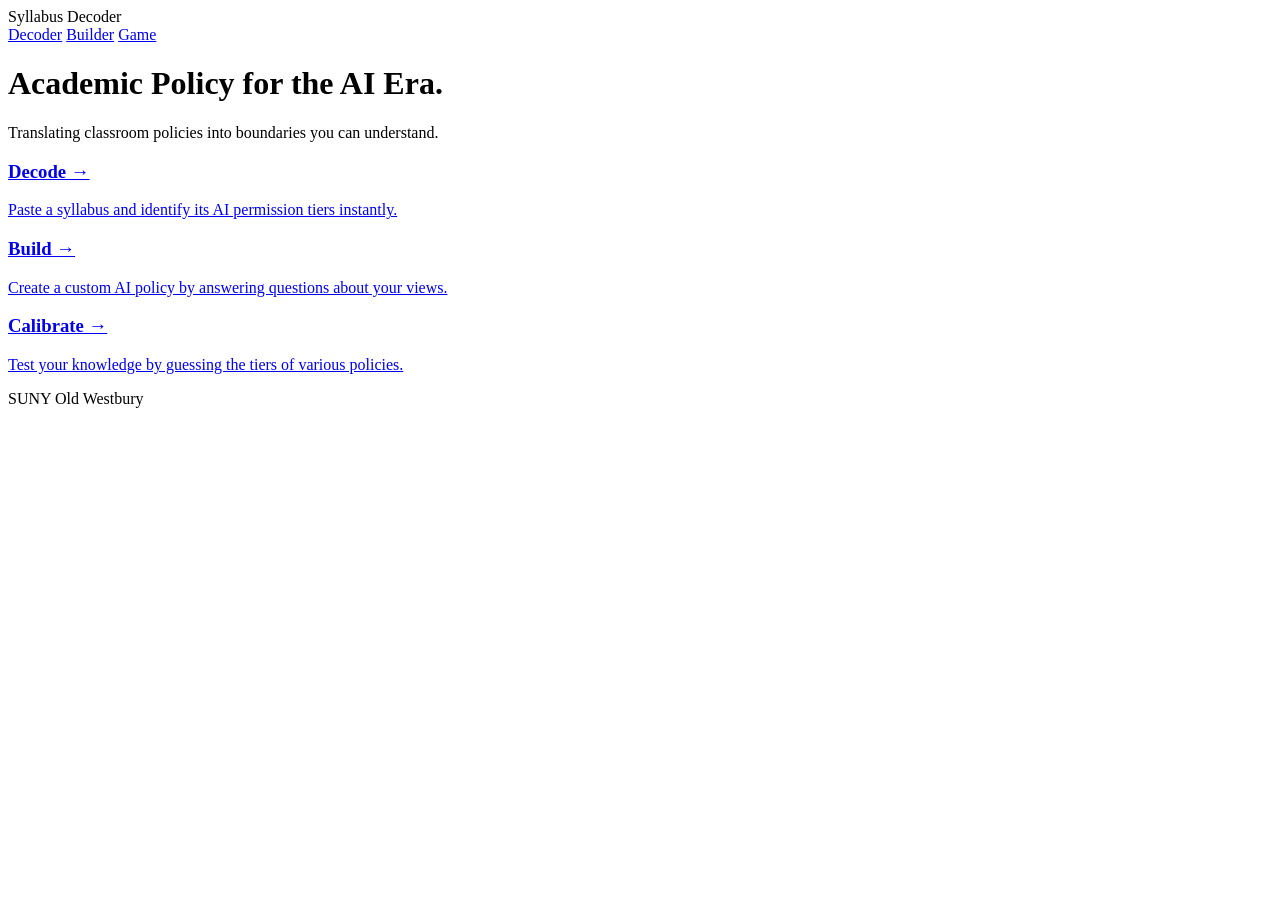
==== templates/index.html @ 063e84e2 "Create index.html for Syllabus Decoder homepage Initial HTML structure for the Syllabus Decoder home" ====
<!DOCTYPE html>
<html lang="en">
<head>
    <meta charset="UTF-8">
    <meta name="viewport" content="width=device-width, initial-scale=1.0">
    <title>Syllabus Decoder | Home</title>
    <link rel="stylesheet" href="style.css">
</head>
<body>

  <nav class="main-nav">
    <div class="logo">Syllabus Decoder</div>
    <div class="nav-links">
      <a href="decoder.html">Decoder</a>
      <a href="buildsyllabus.html">Builder</a>
      <a href="traininggame.html">Game</a>
    </div>
  </nav>

  <main class="hero-container">
    <h1>Academic Policy for the <span class="highlight">AI Era.</span></h1>
    <p class="subtitle">Translating classroom policies into boundaries you can understand.</p>

    <div class="card-grid">
      <a href="decoder.html" class="nav-card">
        <h3>Decode →</h3>
        <p>Paste a syllabus and identify its AI permission tiers instantly.</p>
      </a>

      <a href="buildsyllabus.html" class="nav-card">
        <h3>Build →</h3>
        <p>Create a custom AI policy by answering questions about your views.</p>
      </a>

      <a href="traininggame.html" class="nav-card">
        <h3>Calibrate →</h3>
        <p>Test your knowledge by guessing the tiers of various policies.</p>
      </a>
    </div>
  </main>

  <footer>
    SUNY Old Westbury
  </footer>

</body>
</html>
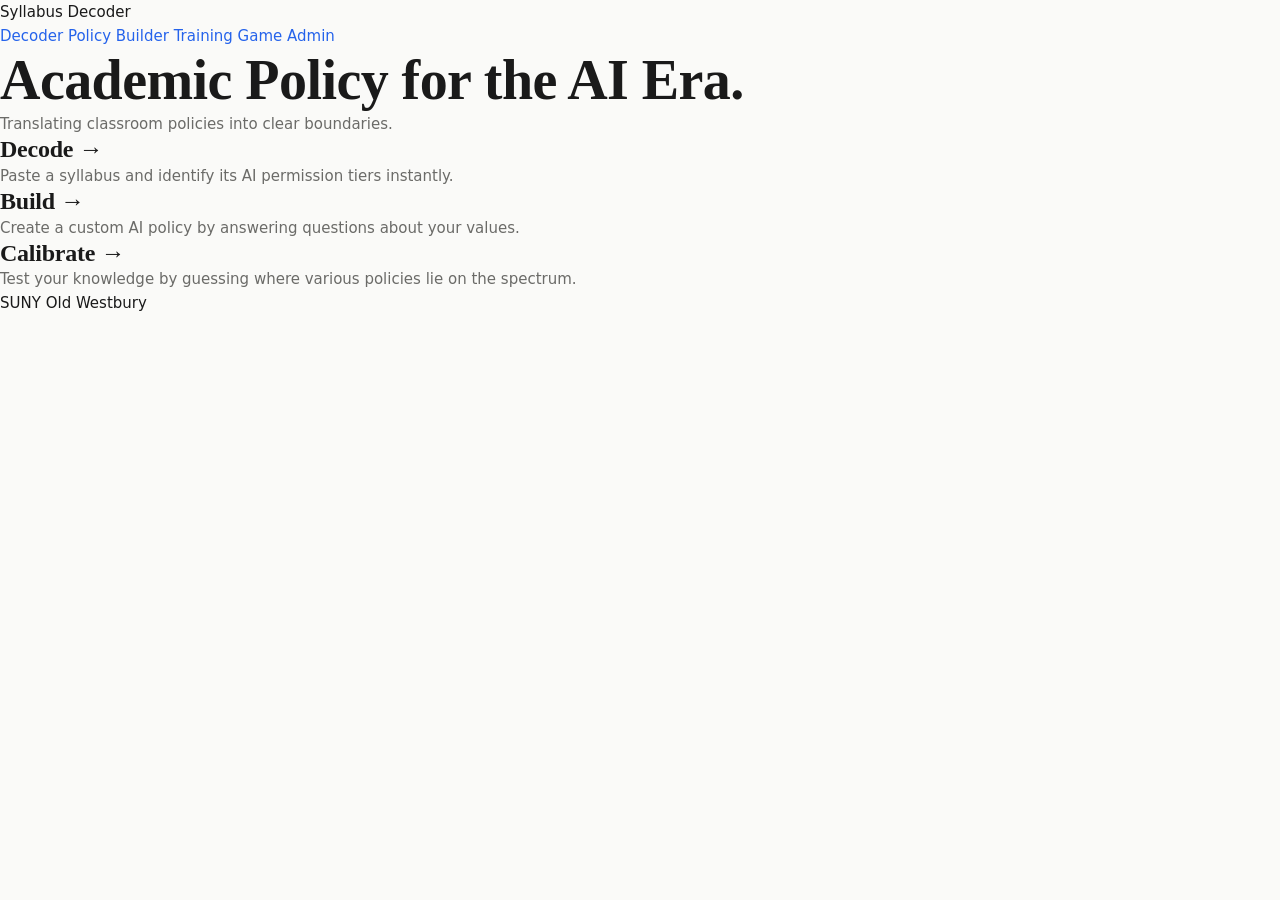
==== commit 49ac2c3c: "Refactor index.html for link paths and text updates Updated links to use absolute paths and improved" ====
--- a/templates/index.html
+++ b/templates/index.html
@@ -4,37 +4,38 @@
     <meta charset="UTF-8">
     <meta name="viewport" content="width=device-width, initial-scale=1.0">
     <title>Syllabus Decoder | Home</title>
-    <link rel="stylesheet" href="style.css">
+    <link rel="stylesheet" href="/static/style.css">
 </head>
 <body>
 
   <nav class="main-nav">
     <div class="logo">Syllabus Decoder</div>
     <div class="nav-links">
-      <a href="decoder.html">Decoder</a>
-      <a href="buildsyllabus.html">Builder</a>
-      <a href="traininggame.html">Game</a>
+      <a href="/decoder">Decoder</a>
+      <a href="/buildsyllabus">Policy Builder</a>
+      <a href="/traininggame">Training Game</a>
+      <a href="/admin">Admin</a>
     </div>
   </nav>
 
   <main class="hero-container">
     <h1>Academic Policy for the <span class="highlight">AI Era.</span></h1>
-    <p class="subtitle">Translating classroom policies into boundaries you can understand.</p>
+    <p class="subtitle">Translating classroom policies into clear boundaries.</p>
 
     <div class="card-grid">
-      <a href="decoder.html" class="nav-card">
+      <a href="/decoder" class="nav-card">
         <h3>Decode →</h3>
         <p>Paste a syllabus and identify its AI permission tiers instantly.</p>
       </a>
 
-      <a href="buildsyllabus.html" class="nav-card">
+      <a href="/buildsyllabus" class="nav-card">
         <h3>Build →</h3>
-        <p>Create a custom AI policy by answering questions about your views.</p>
+        <p>Create a custom AI policy by answering questions about your values.</p>
       </a>
 
-      <a href="traininggame.html" class="nav-card">
+      <a href="/traininggame" class="nav-card">
         <h3>Calibrate →</h3>
-        <p>Test your knowledge by guessing the tiers of various policies.</p>
+        <p>Test your knowledge by guessing where various policies lie on the spectrum.</p>
       </a>
     </div>
   </main>
--- a/static/style.css
+++ b/static/style.css
@@ -0,0 +1,750 @@
+
+
+@import url('https://fonts.googleapis.com/css2?family=DM+Sans:ital,opsz,wght@0,9..40,300;0,9..40,400;0,9..40,500;0,9..40,600;0,9..40,700;1,9..40,400&family=DM+Serif+Display:ital@0;1&display=swap');
+
+
+
+:root {
+  /* color palette */
+  --canvas:       #FAFAF8;
+  --surface:      #FFFFFF;
+  --surface-2:    #F4F4F1;
+  --surface-3:    #EBEBЕ8;
+
+  --ink:          #1A1A1A;
+  --ink-2:        #3D3D3A;
+  --ink-3:        #6B6B68;
+  --ink-4:        #9E9E9B;
+  --ink-5:        #C8C8C5;
+
+  --blue:         #2563EB;
+  --blue-hover:   #1D4ED8;
+  --blue-light:   #EFF6FF;
+  --blue-mid:     #BFDBFE;
+
+  --amber:        #D97706;
+  --amber-light:  #FFFBEB;
+  --amber-mid:    #FDE68A;
+
+  --green:        #059669;
+  --green-light:  #ECFDF5;
+
+  --red:          #DC2626;
+  --red-light:    #FEF2F2;
+
+  --border:       #E5E5E2;
+  --border-2:     #D0D0CD;
+
+  /* typography */
+  --font-body:    'DM Sans', system-ui, sans-serif;
+  --font-display: 'DM Serif Display', Georgia, serif;
+
+  /* space scale */
+  --space-1:  4px;
+  --space-2:  8px;
+  --space-3:  12px;
+  --space-4:  16px;
+  --space-5:  20px;
+  --space-6:  24px;
+  --space-8:  32px;
+  --space-10: 40px;
+  --space-12: 48px;
+  --space-16: 64px;
+
+
+  --r-sm:   6px;
+  --r-md:   10px;
+  --r-lg:   16px;
+  --r-xl:   24px;
+  --r-2xl:  32px;
+  --r-full: 9999px;
+
+
+  --shadow-sm:  0 1px 3px rgba(0,0,0,0.06), 0 1px 2px rgba(0,0,0,0.04);
+  --shadow-md:  0 4px 12px rgba(0,0,0,0.08), 0 2px 4px rgba(0,0,0,0.04);
+  --shadow-lg:  0 12px 32px rgba(0,0,0,0.10), 0 4px 8px rgba(0,0,0,0.05);
+  --shadow-blue: 0 8px 24px rgba(37,99,235,0.18);
+
+  /* transitions */
+  --ease: cubic-bezier(0.16, 1, 0.3, 1);
+  --t-fast:   150ms;
+  --t-mid:    250ms;
+  --t-slow:   400ms;
+}
+
+
+
+*, *::before, *::after {
+  box-sizing: border-box;
+  margin: 0;
+  padding: 0;
+}
+
+html {
+  scroll-behavior: smooth;
+  -webkit-text-size-adjust: 100%;
+}
+
+body {
+  font-family: var(--font-body);
+  font-size: 15px;
+  line-height: 1.6;
+  color: var(--ink);
+  background-color: var(--canvas);
+  -webkit-font-smoothing: antialiased;
+  -moz-osx-font-smoothing: grayscale;
+}
+
+/* fonts/typography */
+
+h1, h2, h3, h4 {
+  font-family: var(--font-display);
+  line-height: 1.15;
+  color: var(--ink);
+  letter-spacing: -0.01em;
+}
+
+h1 { font-size: clamp(2rem, 5vw, 3.5rem); }
+h2 { font-size: clamp(1.5rem, 3vw, 2.25rem); }
+h3 { font-size: clamp(1.2rem, 2vw, 1.5rem); }
+h4 { font-size: 1.1rem; }
+
+/* Accentinside headings */
+h1 .accent, h2 .accent, h3 .accent {
+  color: var(--blue);
+  font-style: italic;
+}
+
+p {
+  color: var(--ink-3);
+  max-width: 68ch;
+}
+
+a {
+  color: var(--blue);
+  text-decoration: none;
+  transition: color var(--t-fast) var(--ease);
+}
+a:hover { color: var(--blue-hover); }
+
+/* layots */
+
+.container {
+  width: 100%;
+  max-width: 1120px;
+  margin-left: auto;
+  margin-right: auto;
+  padding-left: var(--space-6);
+  padding-right: var(--space-6);
+}
+
+.container--narrow {
+  max-width: 720px;
+  margin-left: auto;
+  margin-right: auto;
+  padding-left: var(--space-6);
+  padding-right: var(--space-6);
+}
+
+.grid-2 {
+  display: grid;
+  grid-template-columns: 1fr 1fr;
+  gap: var(--space-8);
+}
+
+.grid-3 {
+  display: grid;
+  grid-template-columns: repeat(3, 1fr);
+  gap: var(--space-6);
+}
+
+@media (max-width: 900px) {
+  .grid-2 { grid-template-columns: 1fr; }
+  .grid-3 { grid-template-columns: 1fr 1fr; }
+}
+@media (max-width: 600px) {
+  .grid-3 { grid-template-columns: 1fr; }
+}
+
+/* navigation */
+
+.nav {
+  display: flex;
+  justify-content: space-between;
+  align-items: center;
+  padding: var(--space-5) var(--space-10);
+  background: rgba(250, 250, 248, 0.90);
+  backdrop-filter: blur(12px);
+  -webkit-backdrop-filter: blur(12px);
+  border-bottom: 1px solid var(--border);
+  position: sticky;
+  top: 0;
+  z-index: 100;
+}
+
+.nav__brand {
+  font-family: var(--font-display);
+  font-size: 1.3rem;
+  color: var(--blue);
+  font-weight: 400;
+  letter-spacing: -0.02em;
+  text-decoration: none;
+}
+
+.nav__links {
+  display: flex;
+  gap: var(--space-8);
+  list-style: none;
+  align-items: center;
+}
+
+.nav__links a {
+  font-size: 0.85rem;
+  font-weight: 500;
+  color: var(--ink-3);
+  text-decoration: none;
+  padding-bottom: 2px;
+  border-bottom: 2px solid transparent;
+  transition: color var(--t-fast), border-color var(--t-fast);
+}
+
+.nav__links a:hover {
+  color: var(--ink);
+}
+
+.nav__links a.active {
+  color: var(--blue);
+  border-bottom-color: var(--blue);
+}
+
+/* pg header */
+
+.page-header {
+  background: var(--surface-2);
+  border-bottom: 1px solid var(--border);
+  padding: var(--space-12) 0;
+}
+
+.page-header__eyebrow {
+  display: inline-flex;
+  align-items: center;
+  gap: var(--space-2);
+  font-size: 0.7rem;
+  font-weight: 700;
+  letter-spacing: 0.12em;
+  text-transform: uppercase;
+  color: var(--blue);
+  margin-bottom: var(--space-3);
+}
+
+.page-header h1 { margin-bottom: var(--space-2); }
+.page-header p  { font-size: 1.05rem; }
+
+/* ── Cards ─────────────────────────────────────────────────── */
+
+.card {
+  background: var(--surface);
+  border: 1px solid var(--border);
+  border-radius: var(--r-xl);
+  padding: var(--space-8);
+  box-shadow: var(--shadow-sm);
+  transition: box-shadow var(--t-mid) var(--ease), transform var(--t-mid) var(--ease);
+}
+
+.card:hover {
+  box-shadow: var(--shadow-md);
+  transform: translateY(-2px);
+}
+
+.card--flat { box-shadow: none; }
+.card--flat:hover { box-shadow: var(--shadow-sm); transform: none; }
+
+.card--bordered {
+  border: 1.5px solid var(--border-2);
+}
+
+.card--blue-top {
+  border-top: 3px solid var(--blue);
+}
+
+/* BUTTONS */
+
+.btn {
+  display: inline-flex;
+  align-items: center;
+  justify-content: center;
+  gap: var(--space-2);
+  font-family: var(--font-body);
+  font-size: 0.875rem;
+  font-weight: 600;
+  line-height: 1;
+  padding: 12px 24px;
+  border-radius: var(--r-lg);
+  border: none;
+  cursor: pointer;
+  text-decoration: none;
+  transition:
+    background var(--t-fast) var(--ease),
+    color var(--t-fast) var(--ease),
+    box-shadow var(--t-fast) var(--ease),
+    transform var(--t-fast) var(--ease);
+  white-space: nowrap;
+}
+
+.btn:active { transform: scale(0.98); }
+
+.btn--primary {
+  background: var(--blue);
+  color: #fff;
+  box-shadow: var(--shadow-blue);
+}
+.btn--primary:hover {
+  background: var(--blue-hover);
+  color: #fff;
+  box-shadow: 0 12px 32px rgba(37,99,235,0.25);
+}
+
+.btn--outline {
+  background: transparent;
+  color: var(--blue);
+  border: 2px solid var(--blue);
+}
+.btn--outline:hover {
+  background: var(--blue-light);
+  color: var(--blue-hover);
+}
+
+.btn--ghost {
+  background: transparent;
+  color: var(--ink-3);
+  border: 1.5px solid var(--border-2);
+}
+.btn--ghost:hover {
+  background: var(--surface-2);
+  color: var(--ink);
+}
+
+.btn--dark {
+  background: var(--ink);
+  color: #fff;
+}
+.btn--dark:hover { background: var(--ink-2); color: #fff; }
+
+.btn--sm { padding: 8px 16px; font-size: 0.8rem; border-radius: var(--r-md); }
+.btn--lg { padding: 16px 32px; font-size: 1rem; border-radius: var(--r-xl); }
+.btn--full { width: 100%; }
+
+.btn:disabled {
+  opacity: 0.5;
+  cursor: not-allowed;
+  transform: none;
+}
+
+/* form elements */
+
+.form-group {
+  display: flex;
+  flex-direction: column;
+  gap: var(--space-2);
+}
+
+.form-label {
+  font-size: 0.7rem;
+  font-weight: 700;
+  letter-spacing: 0.1em;
+  text-transform: uppercase;
+  color: var(--ink-4);
+}
+
+.form-input,
+.form-textarea,
+.form-select {
+  font-family: var(--font-body);
+  font-size: 0.9rem;
+  color: var(--ink);
+  background: var(--surface-2);
+  border: 1.5px solid var(--border);
+  border-radius: var(--r-lg);
+  padding: 12px 16px;
+  width: 100%;
+  outline: none;
+  transition:
+    border-color var(--t-fast) var(--ease),
+    box-shadow var(--t-fast) var(--ease),
+    background var(--t-fast) var(--ease);
+  appearance: none;
+}
+
+.form-input:focus,
+.form-textarea:focus,
+.form-select:focus {
+  border-color: var(--blue);
+  background: var(--surface);
+  box-shadow: 0 0 0 3px rgba(37,99,235,0.12);
+}
+
+.form-input::placeholder,
+.form-textarea::placeholder {
+  color: var(--ink-5);
+}
+
+.form-textarea {
+  resize: vertical;
+  min-height: 140px;
+  line-height: 1.6;
+}
+
+.form-select {
+  background-image: url("data:image/svg+xml,%3Csvg xmlns='http://www.w3.org/2000/svg' width='16' height='16' viewBox='0 0 24 24' fill='none' stroke='%236B6B68' stroke-width='2'%3E%3Cpath d='M6 9l6 6 6-6'/%3E%3C/svg%3E");
+  background-repeat: no-repeat;
+  background-position: right 12px center;
+  padding-right: 40px;
+  cursor: pointer;
+}
+
+/* tier badges */
+
+.badge {
+  display: inline-flex;
+  align-items: center;
+  font-size: 0.65rem;
+  font-weight: 800;
+  letter-spacing: 0.08em;
+  text-transform: uppercase;
+  padding: 3px 8px;
+  border-radius: var(--r-md);
+}
+
+.badge--blue   { background: var(--blue-light);  color: var(--blue); }
+.badge--green  { background: var(--green-light);  color: var(--green); }
+.badge--amber  { background: var(--amber-light);  color: var(--amber); }
+.badge--red    { background: var(--red-light);    color: var(--red); }
+.badge--ghost  { background: var(--surface-2);    color: var(--ink-3); border: 1px solid var(--border); }
+
+/* Tier-specific colors */
+.tier-T0 { background: #FEF2F2; color: #991B1B; }
+.tier-T1 { background: #FFF7ED; color: #9A3412; }
+.tier-T2 { background: var(--surface-2); color: var(--ink-3); }
+.tier-T3 { background: #EFF6FF; color: #1D4ED8; }
+.tier-T4 { background: #F0FDF4; color: #166534; }
+.tier-T5 { background: #F5F3FF; color: #5B21B6; }
+
+/* stat indiscators */
+
+.status {
+  display: inline-flex;
+  align-items: center;
+  gap: 6px;
+  font-size: 0.8rem;
+  font-weight: 500;
+}
+
+.status::before {
+  content: '';
+  display: inline-block;
+  width: 7px;
+  height: 7px;
+  border-radius: 50%;
+}
+
+.status--verified { color: var(--green); }
+.status--verified::before { background: var(--green); }
+
+.status--pending { color: var(--amber); }
+.status--pending::before { background: var(--amber); }
+
+.status--flagged { color: var(--red); }
+.status--flagged::before { background: var(--red); }
+
+/* ── Alert / Message Boxes ─────────────────────────────────── */
+
+.alert {
+  display: flex;
+  align-items: flex-start;
+  gap: var(--space-3);
+  padding: var(--space-4) var(--space-5);
+  border-radius: var(--r-lg);
+  font-size: 0.875rem;
+  line-height: 1.5;
+}
+
+.alert--error   { background: var(--red-light);   color: #991B1B; border: 1px solid #FECACA; }
+.alert--warning { background: var(--amber-light);  color: #92400E; border: 1px solid var(--amber-mid); }
+.alert--success { background: var(--green-light);  color: #064E3B; border: 1px solid #A7F3D0; }
+.alert--info    { background: var(--blue-light);   color: #1E40AF; border: 1px solid var(--blue-mid); }
+
+/* tables */
+
+.table-wrap {
+  width: 100%;
+  overflow-x: auto;
+  border-radius: var(--r-xl);
+  border: 1px solid var(--border);
+  box-shadow: var(--shadow-sm);
+}
+
+table {
+  width: 100%;
+  border-collapse: collapse;
+  font-size: 0.875rem;
+  background: var(--surface);
+}
+
+thead {
+  background: var(--surface-2);
+  border-bottom: 1px solid var(--border);
+}
+
+thead th {
+  font-size: 0.65rem;
+  font-weight: 700;
+  letter-spacing: 0.1em;
+  text-transform: uppercase;
+  color: var(--ink-4);
+  padding: 14px 20px;
+  text-align: left;
+  white-space: nowrap;
+}
+
+tbody tr {
+  border-bottom: 1px solid var(--surface-2);
+  transition: background var(--t-fast);
+}
+tbody tr:last-child { border-bottom: none; }
+tbody tr:hover { background: var(--surface-2); }
+
+tbody td {
+  padding: 14px 20px;
+  color: var(--ink-2);
+  vertical-align: middle;
+}
+
+.td-mono {
+  font-family: 'SF Mono', 'Fira Code', monospace;
+  font-size: 0.8rem;
+  color: var(--ink-4);
+}
+
+/* Progress Bar */
+
+.progress-bar {
+  width: 100%;
+  height: 4px;
+  background: var(--surface-3);
+  border-radius: var(--r-full);
+  overflow: hidden;
+}
+
+.progress-bar__fill {
+  height: 100%;
+  background: var(--blue);
+  border-radius: var(--r-full);
+  transition: width var(--t-slow) var(--ease);
+}
+
+.progress-meta {
+  display: flex;
+  justify-content: space-between;
+  align-items: center;
+  font-size: 0.7rem;
+  font-weight: 600;
+  letter-spacing: 0.1em;
+  text-transform: uppercase;
+  color: var(--ink-4);
+  margin-bottom: var(--space-2);
+}
+
+/* */
+
+.option-card {
+  display: flex;
+  align-items: flex-start;
+  gap: var(--space-4);
+  padding: var(--space-5);
+  border: 1.5px solid var(--border);
+  border-radius: var(--r-lg);
+  cursor: pointer;
+  transition:
+    border-color var(--t-fast) var(--ease),
+    background var(--t-fast) var(--ease),
+    box-shadow var(--t-fast) var(--ease);
+}
+
+.option-card:hover {
+  border-color: var(--blue-mid);
+  background: var(--blue-light);
+}
+
+.option-card input[type="radio"] {
+  width: 18px;
+  height: 18px;
+  margin-top: 1px;
+  accent-color: var(--blue);
+  flex-shrink: 0;
+  cursor: pointer;
+}
+
+.option-card:has(input:checked) {
+  border-color: var(--blue);
+  background: var(--blue-light);
+  box-shadow: 0 0 0 3px rgba(37,99,235,0.10);
+}
+
+.option-card__title {
+  font-size: 0.9rem;
+  font-weight: 600;
+  color: var(--ink);
+  margin-bottom: 2px;
+}
+
+.option-card__desc {
+  font-size: 0.8rem;
+  color: var(--ink-3);
+  line-height: 1.5;
+}
+
+/* Stat Tiles  */
+
+.stat-tile {
+  background: var(--surface);
+  border: 1px solid var(--border);
+  border-radius: var(--r-lg);
+  padding: var(--space-5);
+  text-align: center;
+  box-shadow: var(--shadow-sm);
+}
+
+.stat-tile__label {
+  font-size: 0.65rem;
+  font-weight: 700;
+  letter-spacing: 0.12em;
+  text-transform: uppercase;
+  color: var(--ink-4);
+  margin-bottom: var(--space-1);
+}
+
+.stat-tile__value {
+  font-family: var(--font-display);
+  font-size: 2.5rem;
+  color: var(--ink-5);
+  line-height: 1;
+}
+
+.stat-tile__value.filled {
+  color: var(--blue);
+}
+
+.stat-tile__sub {
+  font-size: 0.7rem;
+  color: var(--ink-4);
+  margin-top: var(--space-1);
+}
+
+
+
+@keyframes spin {
+  to { transform: rotate(360deg); }
+}
+.spinner {
+  display: inline-block;
+  width: 18px;
+  height: 18px;
+  border: 2px solid rgba(255,255,255,0.3);
+  border-top-color: #fff;
+  border-radius: 50%;
+  animation: spin 0.7s linear infinite;
+  flex-shrink: 0;
+}
+.spinner--blue {
+  border-color: var(--blue-mid);
+  border-top-color: var(--blue);
+}
+
+/* Page Animations */
+
+@keyframes fadeUp {
+  from { opacity: 0; transform: translateY(16px); }
+  to   { opacity: 1; transform: translateY(0); }
+}
+
+.fade-up {
+  animation: fadeUp var(--t-slow) var(--ease) both;
+}
+
+.fade-up--1 { animation-delay: 80ms; }
+.fade-up--2 { animation-delay: 160ms; }
+.fade-up--3 { animation-delay: 240ms; }
+.fade-up--4 { animation-delay: 320ms; }
+
+/* ── Footer ────────────────────────────────────────────────── */
+
+.footer {
+  text-align: center;
+  padding: var(--space-12) var(--space-6);
+  border-top: 1px solid var(--border);
+  color: var(--ink-5);
+  font-size: 0.7rem;
+  letter-spacing: 0.1em;
+  text-transform: uppercase;
+}
+
+
+
+.hidden  { display: none !important; }
+.sr-only { position: absolute; width: 1px; height: 1px; overflow: hidden; clip: rect(0,0,0,0); }
+
+.text-center { text-align: center; }
+.text-right  { text-align: right; }
+
+.text-blue   { color: var(--blue); }
+.text-muted  { color: var(--ink-4); }
+.text-sm     { font-size: 0.875rem; }
+.text-xs     { font-size: 0.75rem; }
+
+.font-display { font-family: var(--font-display); }
+.font-mono    { font-family: 'SF Mono', 'Fira Code', monospace; }
+
+.mt-2  { margin-top: var(--space-2); }
+.mt-4  { margin-top: var(--space-4); }
+.mt-6  { margin-top: var(--space-6); }
+.mt-8  { margin-top: var(--space-8); }
+.mt-12 { margin-top: var(--space-12); }
+
+.mb-2  { margin-bottom: var(--space-2); }
+.mb-4  { margin-bottom: var(--space-4); }
+.mb-6  { margin-bottom: var(--space-6); }
+.mb-8  { margin-bottom: var(--space-8); }
+
+.gap-4 { gap: var(--space-4); }
+.gap-6 { gap: var(--space-6); }
+
+.flex         { display: flex; }
+.flex-col     { flex-direction: column; }
+.items-center { align-items: center; }
+.justify-between { justify-content: space-between; }
+.flex-wrap    { flex-wrap: wrap; }
+
+.w-full { width: 100%; }
+
+
+::-webkit-scrollbar       { width: 6px; height: 6px; }
+::-webkit-scrollbar-track { background: transparent; }
+::-webkit-scrollbar-thumb { background: var(--border-2); border-radius: 99px; }
+::-webkit-scrollbar-thumb:hover { background: var(--ink-4); }
+
+@media (max-width: 768px) {
+  .nav {
+    padding: var(--space-4) var(--space-6);
+  }
+  .nav__links {
+    display: none;  /* add a hamburger menu */
+  }
+  .page-header {
+    padding: var(--space-8) 0;
+  }
+}
+
+@media (max-width: 480px) {
+  body { font-size: 14px; }
+  .btn--lg { padding: 13px 24px; }
+}
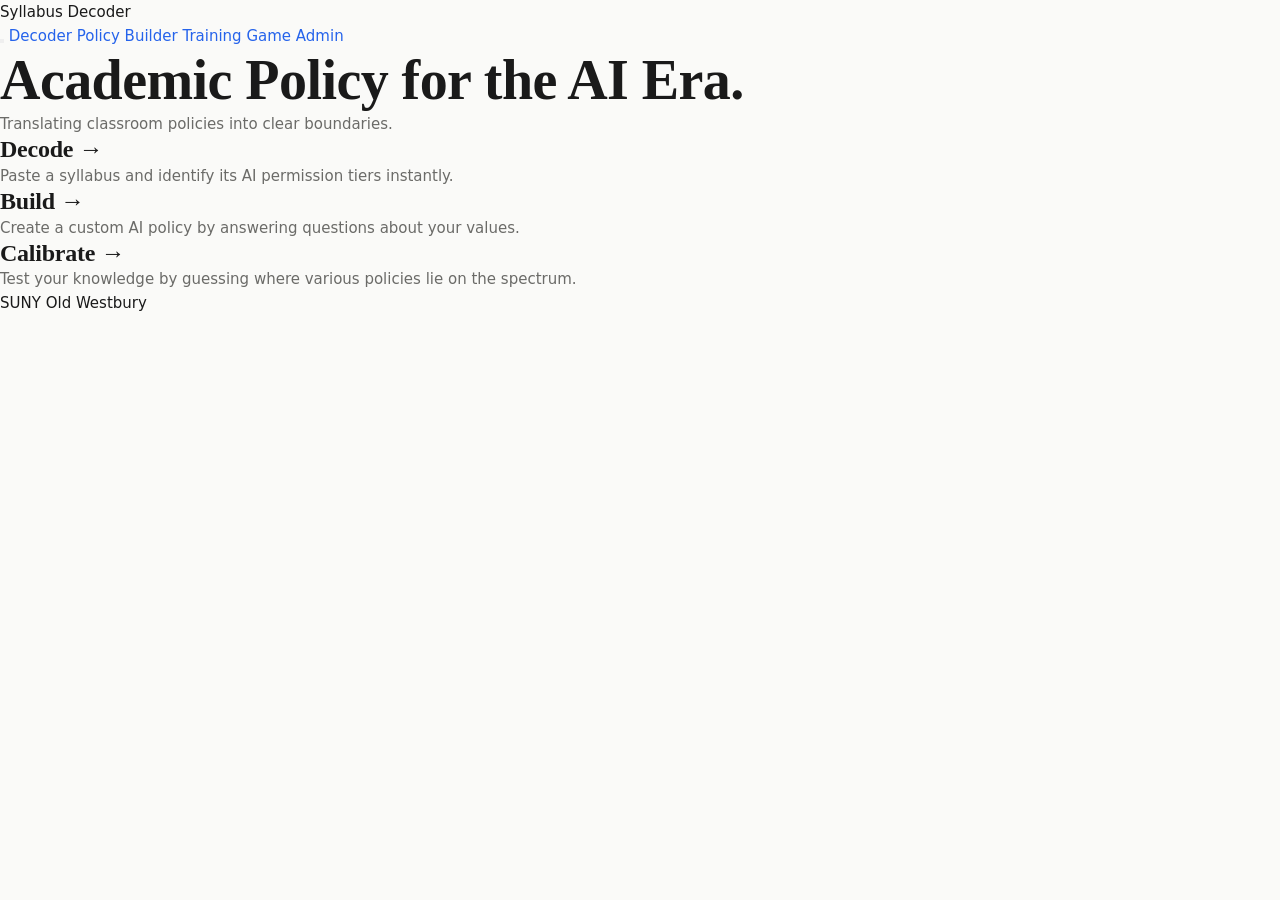
==== commit 7ad9b5f9: "Update index.html" ====
--- a/templates/index.html
+++ b/templates/index.html
@@ -10,7 +10,11 @@
 
   <nav class="main-nav">
     <div class="logo">Syllabus Decoder</div>
-    <div class="nav-links">
+    <button class="hamburger" id="hamburger-btn" aria-label="Toggle menu">
+      <span></span>
+      <span></span>
+      <span></span>
+    </button>
       <a href="/decoder">Decoder</a>
       <a href="/buildsyllabus">Policy Builder</a>
       <a href="/traininggame">Training Game</a>
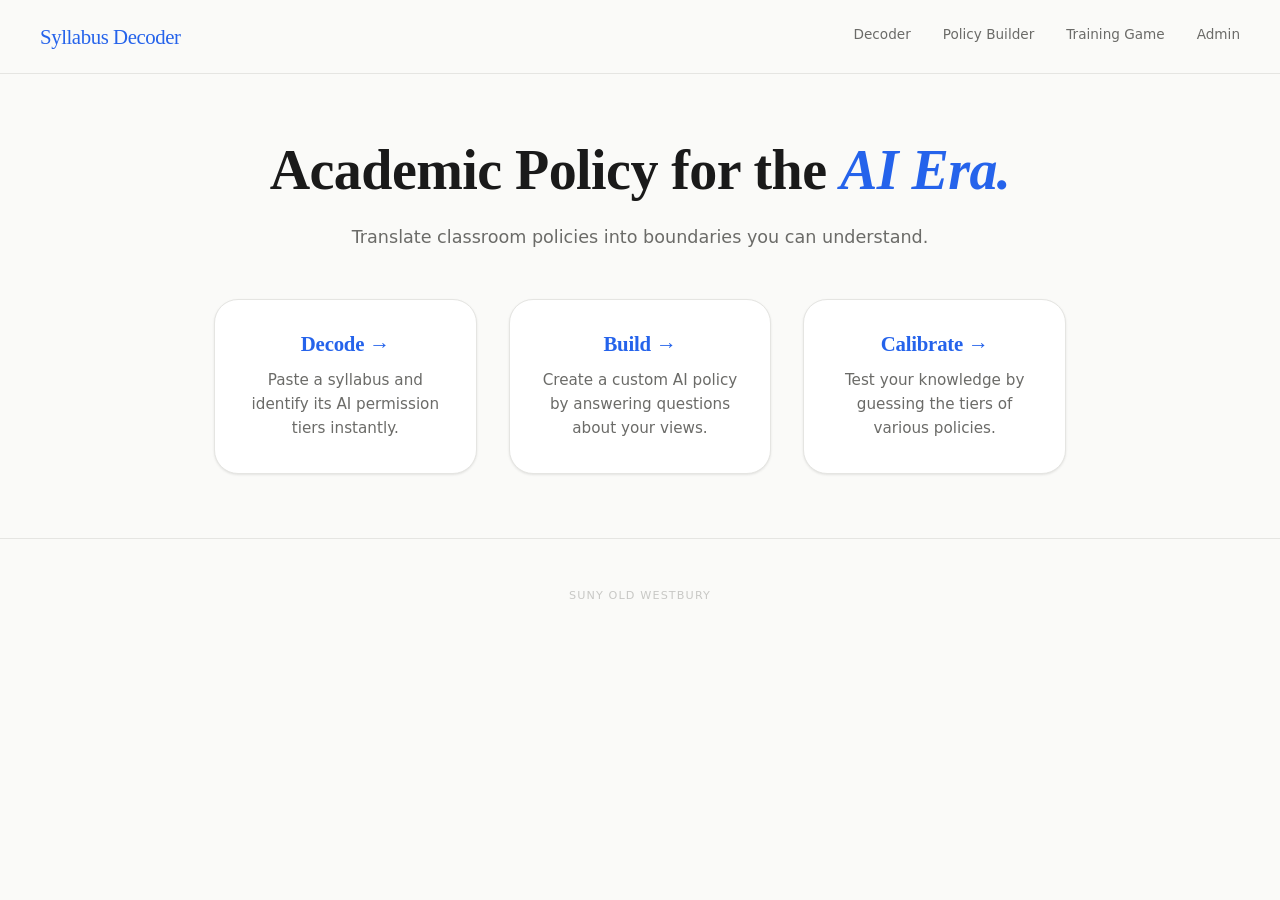
==== commit d10f6746: "Update index.html" ====
--- a/templates/index.html
+++ b/templates/index.html
@@ -15,6 +15,7 @@
       <span></span>
       <span></span>
     </button>
+    <div class="nav-links" id="nav-menu">
       <a href="/decoder">Decoder</a>
       <a href="/buildsyllabus">Policy Builder</a>
       <a href="/traininggame">Training Game</a>
@@ -24,7 +25,7 @@
 
   <main class="hero-container">
     <h1>Academic Policy for the <span class="highlight">AI Era.</span></h1>
-    <p class="subtitle">Translating classroom policies into clear boundaries.</p>
+    <p class="subtitle">Translate classroom policies into boundaries you can understand.</p>
 
     <div class="card-grid">
       <a href="/decoder" class="nav-card">
@@ -34,12 +35,12 @@
 
       <a href="/buildsyllabus" class="nav-card">
         <h3>Build →</h3>
-        <p>Create a custom AI policy by answering questions about your values.</p>
+        <p>Create a custom AI policy by answering questions about your views.</p>
       </a>
 
       <a href="/traininggame" class="nav-card">
         <h3>Calibrate →</h3>
-        <p>Test your knowledge by guessing where various policies lie on the spectrum.</p>
+        <p>Test your knowledge by guessing the tiers of various policies.</p>
       </a>
     </div>
   </main>
@@ -48,5 +49,25 @@
     SUNY Old Westbury
   </footer>
 
+  <script>
+    const hamburger = document.getElementById('hamburger-btn');
+    const navMenu = document.getElementById('nav-menu');
+    
+    if (hamburger) {
+      hamburger.addEventListener('click', () => {
+        hamburger.classList.toggle('active');
+        navMenu.classList.toggle('active');
+      });
+      
+      // Close menu when a link is clicked
+      navMenu.querySelectorAll('a').forEach(link => {
+        link.addEventListener('click', () => {
+          hamburger.classList.remove('active');
+          navMenu.classList.remove('active');
+        });
+      });
+    }
+  </script>
+
 </body>
 </html>
--- a/static/style.css
+++ b/static/style.css
@@ -9,7 +9,7 @@
   --canvas:       #FAFAF8;
   --surface:      #FFFFFF;
   --surface-2:    #F4F4F1;
-  --surface-3:    #EBEBЕ8;
+  --surface-3:    #EBEBE8;
 
   --ink:          #1A1A1A;
   --ink-2:        #3D3D3A;
@@ -240,7 +240,7 @@
 .page-header h1 { margin-bottom: var(--space-2); }
 .page-header p  { font-size: 1.05rem; }
 
-/* ── Cards ─────────────────────────────────────────────────── */
+/* Cards */
 
 .card {
   background: var(--surface);
@@ -456,7 +456,7 @@
 .status--flagged { color: var(--red); }
 .status--flagged::before { background: var(--red); }
 
-/* ── Alert / Message Boxes ─────────────────────────────────── */
+/* Alert & Message Boxes  */
 
 .alert {
   display: flex;
@@ -676,7 +676,7 @@
 .fade-up--3 { animation-delay: 240ms; }
 .fade-up--4 { animation-delay: 320ms; }
 
-/* ── Footer ────────────────────────────────────────────────── */
+/* Footer */
 
 .footer {
   text-align: center;
@@ -748,3 +748,461 @@
   body { font-size: 14px; }
   .btn--lg { padding: 13px 24px; }
 }
+
+
+/* ── Page-Specific Styles ──────────────────────────────────── */
+
+/* MAIN NAVIGATION */
+.main-nav {
+  display: flex;
+  justify-content: space-between;
+  align-items: center;
+  padding: var(--space-5) var(--space-10);
+  background: rgba(250, 250, 248, 0.95);
+  backdrop-filter: blur(12px);
+  -webkit-backdrop-filter: blur(12px);
+  border-bottom: 1px solid var(--border);
+  position: sticky;
+  top: 0;
+  z-index: 100;
+}
+
+.main-nav .logo {
+  font-family: var(--font-display);
+  font-size: 1.3rem;
+  color: var(--blue);
+  font-weight: 400;
+  letter-spacing: -0.02em;
+  text-decoration: none;
+}
+
+.main-nav .logo a {
+  color: var(--blue);
+  text-decoration: none;
+}
+
+.nav-links {
+  display: flex;
+  gap: var(--space-8);
+  list-style: none;
+  align-items: center;
+}
+
+.nav-links a {
+  font-size: 0.85rem;
+  font-weight: 500;
+  color: var(--ink-3);
+  text-decoration: none;
+  padding-bottom: 2px;
+  border-bottom: 2px solid transparent;
+  transition: color var(--t-fast), border-color var(--t-fast);
+}
+
+.nav-links a:hover {
+  color: var(--ink);
+  border-bottom-color: var(--blue);
+}
+
+.score-display {
+  font-size: 0.9rem;
+  font-weight: 600;
+  color: var(--ink-2);
+}
+
+.highlight {
+  color: var(--blue);
+  font-style: italic;
+}
+
+/* Hamburger Menu */
+.hamburger {
+  display: none;
+  flex-direction: column;
+  background: none;
+  border: none;
+  cursor: pointer;
+  padding: var(--space-2);
+  gap: var(--space-1);
+}
+
+.hamburger span {
+  width: 24px;
+  height: 2px;
+  background-color: var(--ink);
+  border-radius: 2px;
+  transition: all var(--t-mid);
+}
+
+.hamburger.active span:nth-child(1) {
+  transform: translateY(10px) rotate(45deg);
+}
+
+.hamburger.active span:nth-child(2) {
+  opacity: 0;
+}
+
+.hamburger.active span:nth-child(3) {
+  transform: translateY(-10px) rotate(-45deg);
+}
+
+/* HOME PAGE */
+.hero-container {
+  max-width: 900px;
+  margin: var(--space-16) auto;
+  padding: 0 var(--space-6);
+  text-align: center;
+}
+
+.hero-container h1 {
+  margin-bottom: var(--space-5);
+  color: var(--ink);
+}
+
+.subtitle {
+  font-size: 1.1rem;
+  color: var(--ink-3);
+  margin-bottom: var(--space-12);
+  max-width: 100%;
+}
+
+.card-grid {
+  display: grid;
+  grid-template-columns: repeat(3, 1fr);
+  gap: var(--space-8);
+  margin-bottom: var(--space-16);
+}
+
+@media (max-width: 900px) {
+  .card-grid { grid-template-columns: 1fr 1fr; }
+}
+
+@media (max-width: 600px) {
+  .card-grid { grid-template-columns: 1fr; }
+}
+
+.nav-card {
+  display: block;
+  background: var(--surface);
+  border: 1px solid var(--border);
+  border-radius: var(--r-xl);
+  padding: var(--space-8);
+  text-decoration: none;
+  color: inherit;
+  transition: all var(--t-mid) var(--ease);
+  box-shadow: var(--shadow-sm);
+}
+
+.nav-card:hover {
+  border-color: var(--blue);
+  box-shadow: var(--shadow-md);
+  transform: translateY(-4px);
+}
+
+.nav-card h3 {
+  color: var(--blue);
+  margin-bottom: var(--space-3);
+  font-size: 1.3rem;
+}
+
+.nav-card p {
+  color: var(--ink-3);
+  font-size: 0.95rem;
+  max-width: 100%;
+}
+
+/* DECODER PAGE */
+.tool-container {
+  max-width: 800px;
+  margin: var(--space-10) auto;
+  padding: 0 var(--space-6) var(--space-16);
+}
+
+.tool-container h2 {
+  margin-bottom: var(--space-8);
+}
+
+.decoder-form {
+  display: flex;
+  flex-direction: column;
+  gap: var(--space-5);
+  margin-bottom: var(--space-10);
+}
+
+.decoder-form textarea {
+  font-family: 'SF Mono', 'Fira Code', monospace;
+  font-size: 0.9rem;
+  min-height: 200px;
+  padding: var(--space-4);
+  border: 1.5px solid var(--border);
+  border-radius: var(--r-lg);
+  background: var(--surface-2);
+  color: var(--ink);
+  resize: vertical;
+}
+
+.decoder-form textarea:focus {
+  border-color: var(--blue);
+  background: var(--surface);
+  outline: none;
+}
+
+.results-grid {
+  display: grid;
+  grid-template-columns: repeat(3, 1fr);
+  gap: var(--space-6);
+  margin-top: var(--space-10);
+}
+
+@media (max-width: 600px) {
+  .results-grid { grid-template-columns: 1fr; }
+}
+
+.result-box {
+  background: var(--surface);
+  border: 1.5px solid var(--border);
+  border-radius: var(--r-lg);
+  padding: var(--space-6);
+  text-align: center;
+  box-shadow: var(--shadow-sm);
+}
+
+.result-box .label {
+  display: block;
+  font-size: 0.7rem;
+  font-weight: 700;
+  letter-spacing: 0.1em;
+  text-transform: uppercase;
+  color: var(--ink-4);
+  margin-bottom: var(--space-3);
+}
+
+.result-box .value {
+  font-family: var(--font-display);
+  font-size: 2rem;
+  color: var(--blue);
+  font-weight: 600;
+}
+
+.btn-primary {
+  align-self: flex-start;
+  background: var(--blue);
+  color: #fff;
+  border: none;
+  padding: 12px 24px;
+  border-radius: var(--r-lg);
+  font-size: 0.875rem;
+  font-weight: 600;
+  cursor: pointer;
+  transition: all var(--t-fast) var(--ease);
+  box-shadow: var(--shadow-blue);
+}
+
+.btn-primary:hover {
+  background: var(--blue-hover);
+  box-shadow: 0 12px 32px rgba(37,99,235,0.25);
+}
+
+.btn-primary:active {
+  transform: scale(0.98);
+}
+
+/* BUILDER PAGE */
+.builder-container {
+  max-width: 700px;
+  margin: var(--space-10) auto;
+  padding: 0 var(--space-6) var(--space-16);
+}
+
+.builder-container h1 {
+  margin-bottom: var(--space-10);
+}
+
+.question-form {
+  display: flex;
+  flex-direction: column;
+  gap: var(--space-10);
+}
+
+.question-block {
+  display: flex;
+  flex-direction: column;
+  gap: var(--space-4);
+  padding: var(--space-6);
+  background: var(--surface-2);
+  border-radius: var(--r-lg);
+  border: 1px solid var(--border);
+}
+
+.question-block h3 {
+  color: var(--ink);
+  font-size: 1.1rem;
+  margin-bottom: var(--space-2);
+}
+
+.options-container {
+  display: flex;
+  flex-direction: column;
+  gap: var(--space-3);
+}
+
+.option-label {
+  display: flex;
+  align-items: flex-start;
+  gap: var(--space-3);
+  cursor: pointer;
+  padding: var(--space-3);
+  border-radius: var(--r-md);
+  transition: background var(--t-fast);
+}
+
+.option-label:hover {
+  background: var(--surface);
+}
+
+.option-label input[type="radio"] {
+  width: 18px;
+  height: 18px;
+  margin-top: 2px;
+  accent-color: var(--blue);
+  flex-shrink: 0;
+  cursor: pointer;
+}
+
+.option-text {
+  font-size: 0.95rem;
+  color: var(--ink);
+  line-height: 1.5;
+}
+
+/* GAME PAGE */
+.game-container {
+  max-width: 600px;
+  margin: var(--space-10) auto;
+  padding: 0 var(--space-6) var(--space-16);
+}
+
+.fragment-card {
+  background: var(--surface);
+  border: 1.5px solid var(--border);
+  border-radius: var(--r-lg);
+  padding: var(--space-8);
+  margin-bottom: var(--space-8);
+  box-shadow: var(--shadow-sm);
+}
+
+.fragment-id {
+  display: inline-block;
+  font-size: 0.7rem;
+  font-weight: 700;
+  letter-spacing: 0.1em;
+  text-transform: uppercase;
+  color: var(--ink-4);
+  margin-bottom: var(--space-4);
+}
+
+.fragment-card blockquote {
+  font-family: 'Georgia', serif;
+  font-style: italic;
+  font-size: 1.05rem;
+  color: var(--ink);
+  line-height: 1.8;
+  border-left: 4px solid var(--blue);
+  padding-left: var(--space-4);
+  margin: 0;
+}
+
+.quiz-form {
+  display: flex;
+  flex-direction: column;
+  gap: var(--space-6);
+}
+
+.input-group {
+  display: flex;
+  flex-direction: column;
+  gap: var(--space-2);
+}
+
+.input-group label {
+  font-size: 0.8rem;
+  font-weight: 700;
+  letter-spacing: 0.08em;
+  text-transform: uppercase;
+  color: var(--ink-4);
+}
+
+.input-group select {
+  font-family: var(--font-body);
+  font-size: 0.95rem;
+  padding: 12px 16px;
+  border: 1.5px solid var(--border);
+  border-radius: var(--r-lg);
+  background: var(--surface-2);
+  color: var(--ink);
+  cursor: pointer;
+  appearance: none;
+  background-image: url("data:image/svg+xml,%3Csvg xmlns='http://www.w3.org/2000/svg' width='16' height='16' viewBox='0 0 24 24' fill='none' stroke='%236B6B68' stroke-width='2'%3E%3Cpath d='M6 9l6 6 6-6'/%3E%3C/svg%3E");
+  background-repeat: no-repeat;
+  background-position: right 12px center;
+  padding-right: 40px;
+  transition: border-color var(--t-fast), background-color var(--t-fast);
+}
+
+.input-group select:focus {
+  border-color: var(--blue);
+  background-color: var(--surface);
+  outline: none;
+}
+
+/* FOOTER */
+footer {
+  text-align: center;
+  padding: var(--space-12) var(--space-6);
+  border-top: 1px solid var(--border);
+  color: var(--ink-5);
+  font-size: 0.7rem;
+  letter-spacing: 0.1em;
+  text-transform: uppercase;
+}
+
+@media (max-width: 768px) {
+  .main-nav {
+    padding: var(--space-4) var(--space-6);
+  }
+  
+  .hamburger {
+    display: flex;
+  }
+  
+  .nav-links {
+    position: absolute;
+    top: 100%;
+    left: 0;
+    right: 0;
+    background: var(--surface);
+    border-bottom: 1px solid var(--border);
+    flex-direction: column;
+    padding: var(--space-4) var(--space-6);
+    gap: var(--space-4);
+    max-height: 0;
+    overflow: hidden;
+    transition: max-height var(--t-mid);
+  }
+  
+  .nav-links.active {
+    max-height: 200px;
+  }
+  
+  .nav-links a {
+    padding: var(--space-3) 0;
+    border-bottom: 1px solid var(--border-2);
+  }
+  
+  .hero-container {
+    margin: var(--space-10) auto;
+  }
+  
+  .card-grid {
+    gap: var(--space-4);
+  }
+}
